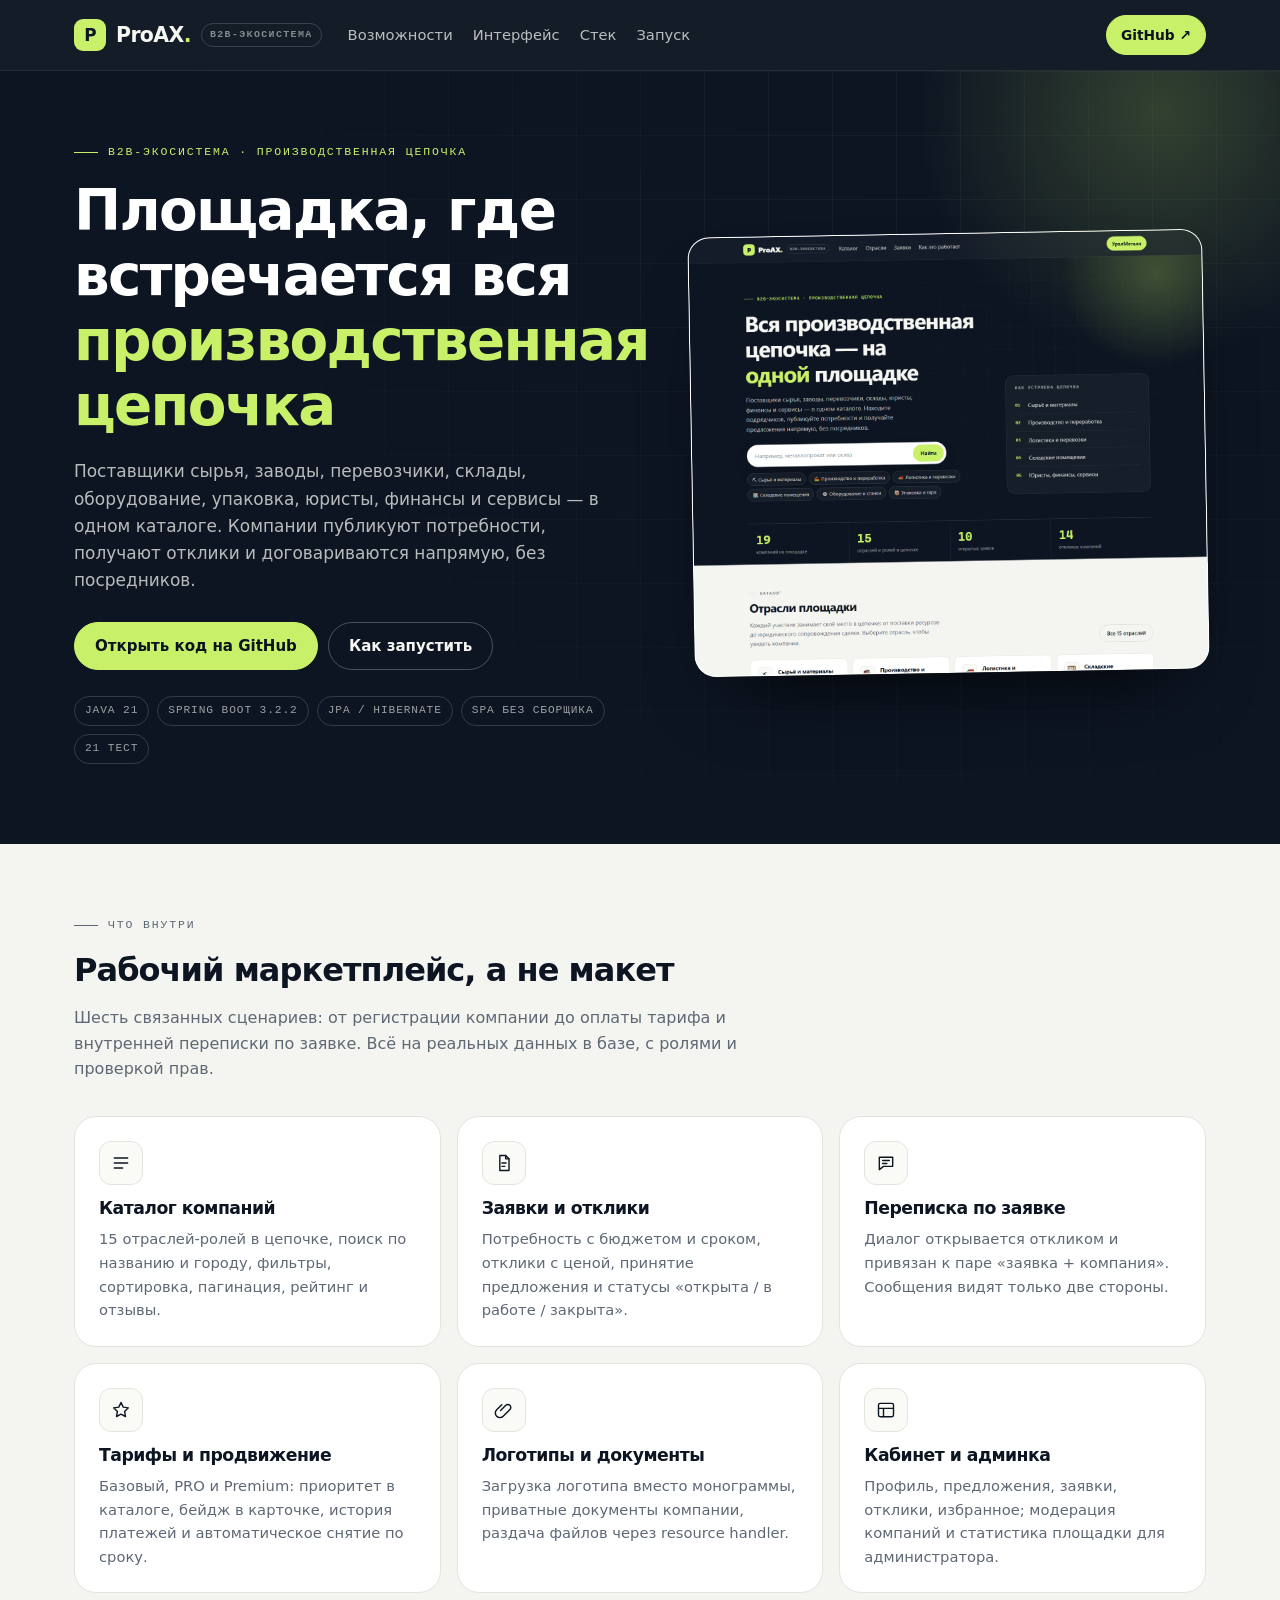
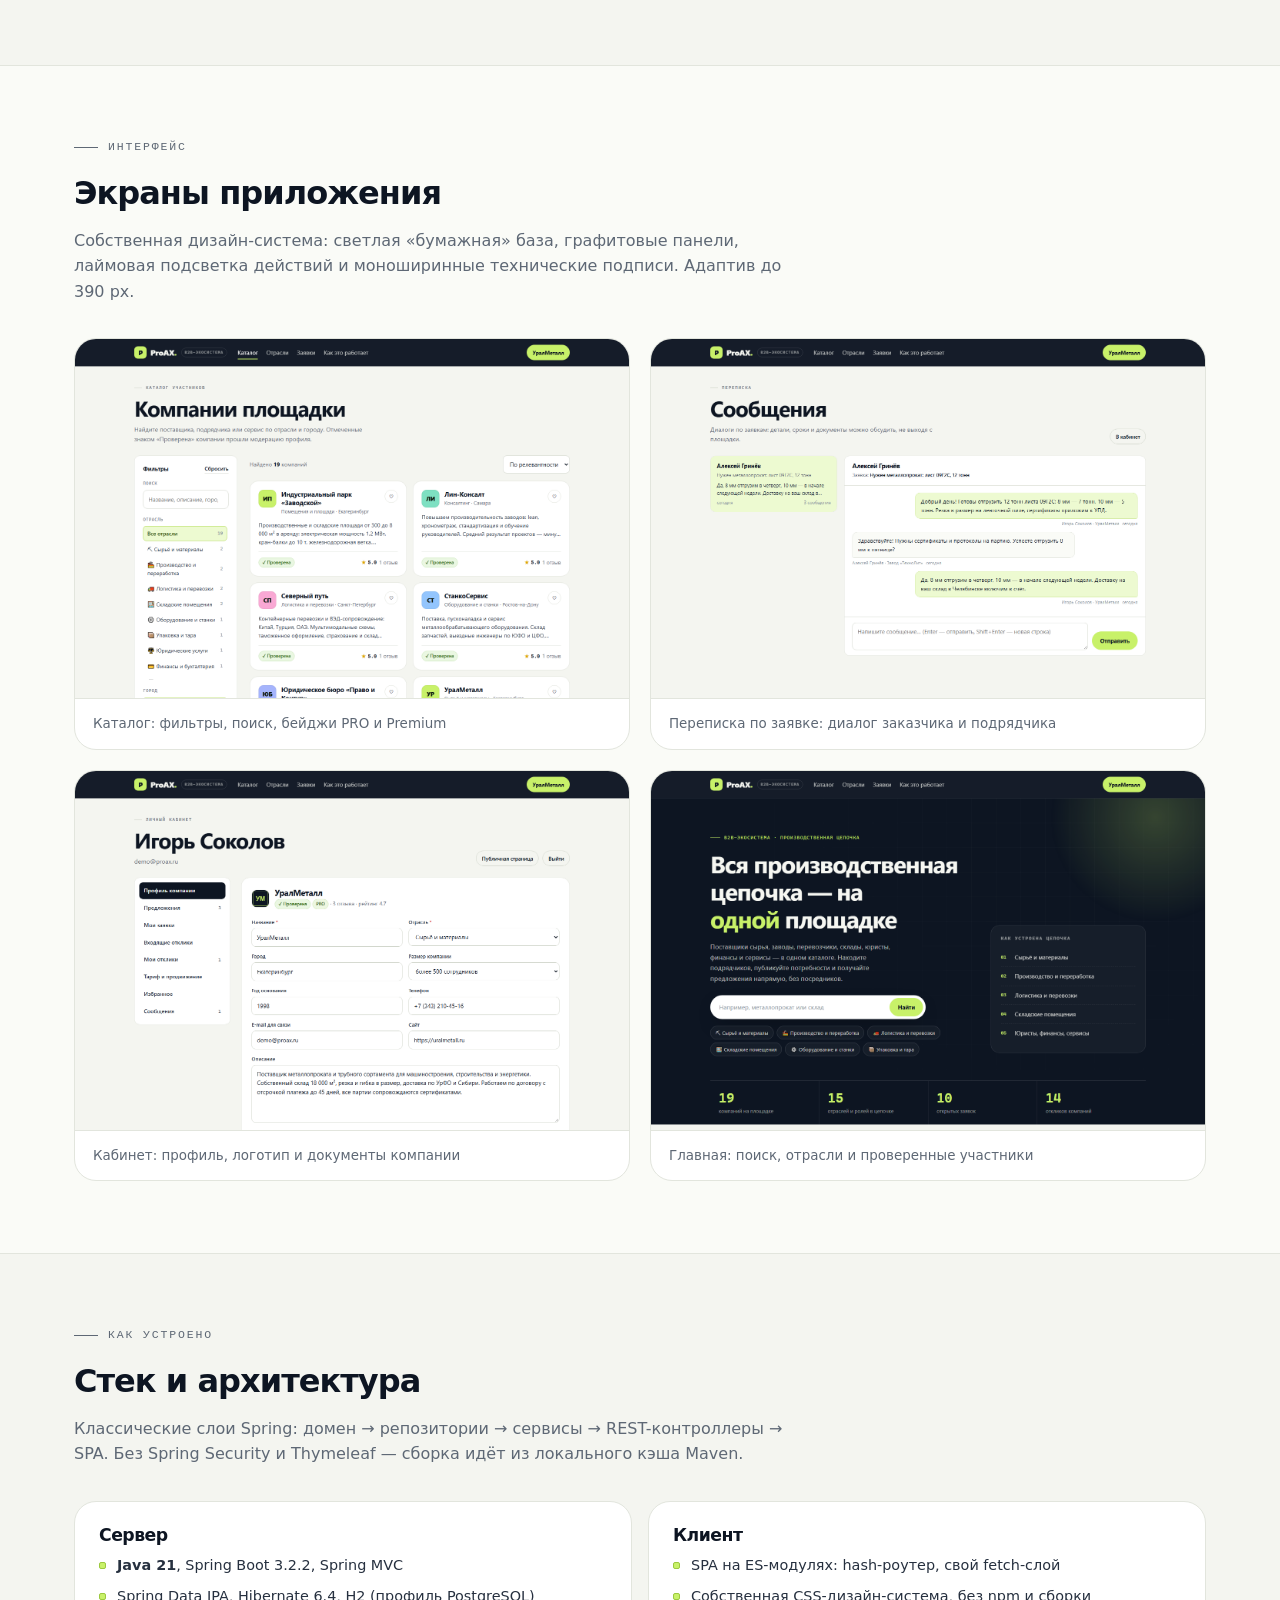
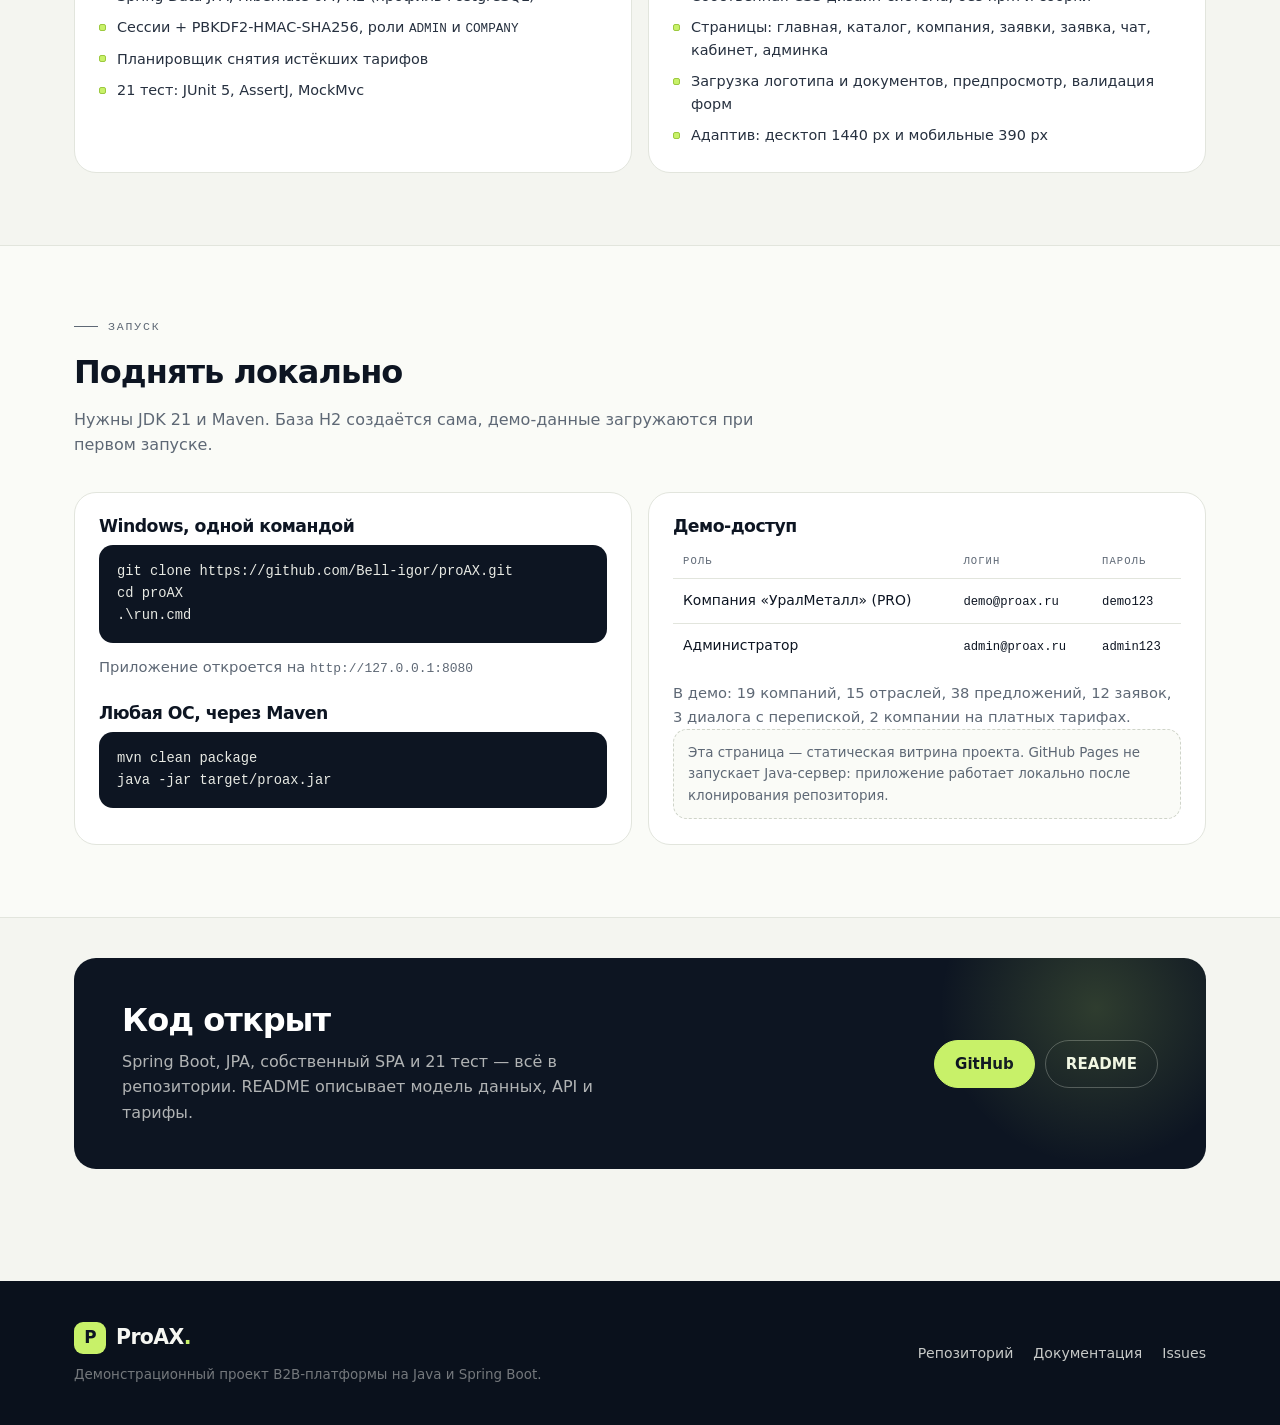
==== docs/index.html @ e3b2709f "docs: витрина проекта для GitHub Pages Статическая страница в docs/: описание, шесть сценариев, скри" ====
<!doctype html>
<html lang="ru">
<head>
    <meta charset="utf-8">
    <meta name="viewport" content="width=device-width, initial-scale=1">
    <title>ProAX — B2B-экосистема на Java и Spring</title>
    <meta name="description" content="ProAX — площадка, где встречается вся производственная цепочка: поставщики сырья, производство, логистика, склады, юристы, финансы и сервисы. Spring Boot, каталог, заявки, переписка, тарифы.">
    <link rel="icon" href="data:image/svg+xml,<svg xmlns='http://www.w3.org/2000/svg' viewBox='0 0 32 32'><rect width='32' height='32' rx='8' fill='%230D1522'/><path d='M9 24V8h7a5 5 0 0 1 0 10h-3v6z' fill='%23C8F169'/></svg>">
    <link rel="stylesheet" href="site.css">
</head>
<body>
<header class="site-header">
    <div class="container site-header__inner">
        <a class="brand" href="#top">
            <span class="brand__mark">P</span>
            <span class="brand__text">ProAX<span class="brand__dot">.</span></span>
            <span class="brand__tag">b2b-экосистема</span>
        </a>
        <nav class="nav">
            <a href="#features">Возможности</a>
            <a href="#screens">Интерфейс</a>
            <a href="#stack">Стек</a>
            <a href="#run">Запуск</a>
        </nav>
        <a class="btn btn--primary btn--sm" href="https://github.com/Bell-igor/proAX">GitHub ↗</a>
    </div>
</header>

<main id="top">
    <section class="hero">
        <div class="container hero__inner">
            <div>
                <div class="eyebrow">B2B-экосистема · производственная цепочка</div>
                <h1>Площадка, где встречается вся <em>производственная цепочка</em></h1>
                <p class="hero__lead">Поставщики сырья, заводы, перевозчики, склады, оборудование, упаковка, юристы,
                    финансы и сервисы — в одном каталоге. Компании публикуют потребности, получают отклики
                    и договариваются напрямую, без посредников.</p>
                <div class="hero__actions">
                    <a class="btn btn--primary" href="https://github.com/Bell-igor/proAX">Открыть код на GitHub</a>
                    <a class="btn btn--ghost" href="#run">Как запустить</a>
                </div>
                <ul class="hero__meta">
                    <li>Java 21</li>
                    <li>Spring Boot 3.2.2</li>
                    <li>JPA / Hibernate</li>
                    <li>SPA без сборщика</li>
                    <li>21 тест</li>
                </ul>
            </div>
            <figure class="hero__shot">
                <img src="preview-home.png" alt="Главная страница ProAX: поиск по каталогу и отрасли площадки">
            </figure>
        </div>
    </section>

    <section class="section" id="features">
        <div class="container">
            <div class="section-head">
                <div class="eyebrow">Что внутри</div>
                <h2>Рабочий маркетплейс, а не макет</h2>
                <p>Шесть связанных сценариев: от регистрации компании до оплаты тарифа и внутренней переписки
                    по заявке. Всё на реальных данных в базе, с ролями и проверкой прав.</p>
            </div>
            <div class="grid grid--3">
                <article class="card">
                    <div class="card__icon"><svg viewBox="0 0 24 24" width="20" height="20" fill="none" stroke="currentColor" stroke-width="1.7" stroke-linecap="round" stroke-linejoin="round" aria-hidden="true"><path d="M4 6h16M4 12h16M4 18h10"/></svg></div>
                    <h3>Каталог компаний</h3>
                    <p>15 отраслей-ролей в цепочке, поиск по названию и городу, фильтры, сортировка,
                        пагинация, рейтинг и отзывы.</p>
                </article>
                <article class="card">
                    <div class="card__icon"><svg viewBox="0 0 24 24" width="20" height="20" fill="none" stroke="currentColor" stroke-width="1.7" stroke-linecap="round" stroke-linejoin="round" aria-hidden="true"><path d="M7 3h7l4 4v14H7z"/><path d="M14 3v4h4"/><path d="M9.5 12h5M9.5 16h3.5"/></svg></div>
                    <h3>Заявки и отклики</h3>
                    <p>Потребность с бюджетом и сроком, отклики с ценой, принятие предложения и статусы
                        «открыта / в работе / закрыта».</p>
                </article>
                <article class="card">
                    <div class="card__icon"><svg viewBox="0 0 24 24" width="20" height="20" fill="none" stroke="currentColor" stroke-width="1.7" stroke-linecap="round" stroke-linejoin="round" aria-hidden="true"><path d="M4 5h16v11H9l-5 4z"/><path d="M8 9h8M8 12.5h5"/></svg></div>
                    <h3>Переписка по заявке</h3>
                    <p>Диалог открывается откликом и привязан к паре «заявка + компания». Сообщения видят
                        только две стороны.</p>
                </article>
                <article class="card">
                    <div class="card__icon"><svg viewBox="0 0 24 24" width="20" height="20" fill="none" stroke="currentColor" stroke-width="1.7" stroke-linecap="round" stroke-linejoin="round" aria-hidden="true"><path d="M12 3l2.7 5.6 6.1.8-4.5 4.3 1.1 6.1L12 17l-5.4 2.8 1.1-6.1L3.2 9.4l6.1-.8z"/></svg></div>
                    <h3>Тарифы и продвижение</h3>
                    <p>Базовый, PRO и Premium: приоритет в каталоге, бейдж в карточке, история платежей
                        и автоматическое снятие по сроку.</p>
                </article>
                <article class="card">
                    <div class="card__icon"><svg viewBox="0 0 24 24" width="20" height="20" fill="none" stroke="currentColor" stroke-width="1.7" stroke-linecap="round" stroke-linejoin="round" aria-hidden="true"><path d="M8 12.5l6.1-6.1a3.5 3.5 0 1 1 5 5L11 19.5a5.5 5.5 0 0 1-7.8-7.8l6.1-6.1"/></svg></div>
                    <h3>Логотипы и документы</h3>
                    <p>Загрузка логотипа вместо монограммы, приватные документы компании, раздача файлов
                        через resource handler.</p>
                </article>
                <article class="card">
                    <div class="card__icon"><svg viewBox="0 0 24 24" width="20" height="20" fill="none" stroke="currentColor" stroke-width="1.7" stroke-linecap="round" stroke-linejoin="round" aria-hidden="true"><rect x="3" y="4" width="18" height="16" rx="2"/><path d="M3 10h18M9 10v10"/></svg></div>
                    <h3>Кабинет и админка</h3>
                    <p>Профиль, предложения, заявки, отклики, избранное; модерация компаний и статистика
                        площадки для администратора.</p>
                </article>
            </div>
        </div>
    </section>

    <section class="section section--surface" id="screens">
        <div class="container">
            <div class="section-head">
                <div class="eyebrow">Интерфейс</div>
                <h2>Экраны приложения</h2>
                <p>Собственная дизайн-система: светлая «бумажная» база, графитовые панели, лаймовая
                    подсветка действий и моноширинные технические подписи. Адаптив до 390 px.</p>
            </div>
            <div class="shots">
                <figure class="shot">
                    <img src="preview-catalog.png" alt="Каталог компаний с фильтрами и бейджами тарифов" loading="lazy">
                    <figcaption>Каталог: фильтры, поиск, бейджи PRO и Premium</figcaption>
                </figure>
                <figure class="shot">
                    <img src="preview-chat.png" alt="Переписка по заявке между заводом и поставщиком" loading="lazy">
                    <figcaption>Переписка по заявке: диалог заказчика и подрядчика</figcaption>
                </figure>
                <figure class="shot">
                    <img src="preview-cabinet.png" alt="Личный кабинет компании: профиль, логотип, документы" loading="lazy">
                    <figcaption>Кабинет: профиль, логотип и документы компании</figcaption>
                </figure>
                <figure class="shot">
                    <img src="preview-home.png" alt="Главная страница: поиск, отрасли, проверенные компании" loading="lazy">
                    <figcaption>Главная: поиск, отрасли и проверенные участники</figcaption>
                </figure>
            </div>
        </div>
    </section>

    <section class="section" id="stack">
        <div class="container">
            <div class="section-head">
                <div class="eyebrow">Как устроено</div>
                <h2>Стек и архитектура</h2>
                <p>Классические слои Spring: домен → репозитории → сервисы → REST-контроллеры → SPA.
                    Без Spring Security и Thymeleaf — сборка идёт из локального кэша Maven.</p>
            </div>
            <div class="grid grid--2">
                <div class="card">
                    <h3>Сервер</h3>
                    <ul class="list">
                        <li><b>Java 21</b>, Spring Boot 3.2.2, Spring MVC</li>
                        <li>Spring Data JPA, Hibernate 6.4, H2 (профиль PostgreSQL)</li>
                        <li>Сессии + PBKDF2-HMAC-SHA256, роли <code>ADMIN</code> и <code>COMPANY</code></li>
                        <li>Планировщик снятия истёкших тарифов</li>
                        <li>21 тест: JUnit 5, AssertJ, MockMvc</li>
                    </ul>
                </div>
                <div class="card">
                    <h3>Клиент</h3>
                    <ul class="list">
                        <li>SPA на ES-модулях: hash-роутер, свой fetch-слой</li>
                        <li>Собственная CSS-дизайн-система, без npm и сборки</li>
                        <li>Страницы: главная, каталог, компания, заявки, заявка, чат, кабинет, админка</li>
                        <li>Загрузка логотипа и документов, предпросмотр, валидация форм</li>
                        <li>Адаптив: десктоп 1440 px и мобильные 390 px</li>
                    </ul>
                </div>
            </div>
        </div>
    </section>

    <section class="section section--surface" id="run">
        <div class="container">
            <div class="section-head">
                <div class="eyebrow">Запуск</div>
                <h2>Поднять локально</h2>
                <p>Нужны JDK 21 и Maven. База H2 создаётся сама, демо-данные загружаются при первом запуске.</p>
            </div>
            <div class="grid grid--2">
                <div class="card">
                    <h3>Windows, одной командой</h3>
                    <pre><code>git clone https://github.com/Bell-igor/proAX.git
cd proAX
.\run.cmd</code></pre>
                    <p class="muted">Приложение откроется на <code>http://127.0.0.1:8080</code></p>
                    <h3 class="mt">Любая ОС, через Maven</h3>
                    <pre><code>mvn clean package
java -jar target/proax.jar</code></pre>
                </div>
                <div class="card">
                    <h3>Демо-доступ</h3>
                    <table class="table">
                        <thead>
                        <tr><th>Роль</th><th>Логин</th><th>Пароль</th></tr>
                        </thead>
                        <tbody>
                        <tr><td>Компания «УралМеталл» (PRO)</td><td><code>demo@proax.ru</code></td><td><code>demo123</code></td></tr>
                        <tr><td>Администратор</td><td><code>admin@proax.ru</code></td><td><code>admin123</code></td></tr>
                        </tbody>
                    </table>
                    <p class="muted">В демо: 19 компаний, 15 отраслей, 38 предложений, 12 заявок,
                        3 диалога с перепиской, 2 компании на платных тарифах.</p>
                    <div class="note">
                        Эта страница — статическая витрина проекта. GitHub Pages не запускает Java-сервер:
                        приложение работает локально после клонирования репозитория.
                    </div>
                </div>
            </div>
        </div>
    </section>

    <section class="section section--tight">
        <div class="container">
            <div class="cta">
                <div>
                    <h2>Код открыт</h2>
                    <p>Spring Boot, JPA, собственный SPA и 21 тест — всё в репозитории. README описывает
                        модель данных, API и тарифы.</p>
                </div>
                <div class="cta__actions">
                    <a class="btn btn--primary" href="https://github.com/Bell-igor/proAX">GitHub</a>
                    <a class="btn btn--ghost" href="https://github.com/Bell-igor/proAX/blob/main/README.md">README</a>
                </div>
            </div>
        </div>
    </section>
</main>

<footer class="site-footer">
    <div class="container site-footer__inner">
        <div>
            <div class="brand brand--footer">
                <span class="brand__mark">P</span>
                <span class="brand__text">ProAX<span class="brand__dot">.</span></span>
            </div>
            <p class="muted">Демонстрационный проект B2B-платформы на Java и Spring Boot.</p>
        </div>
        <div class="site-footer__links">
            <a href="https://github.com/Bell-igor/proAX">Репозиторий</a>
            <a href="https://github.com/Bell-igor/proAX/blob/main/README.md">Документация</a>
            <a href="https://github.com/Bell-igor/proAX/issues">Issues</a>
        </div>
    </div>
</footer>
</body>
</html>
---- docs/site.css ----
/* ProAX — страница проекта (GitHub Pages) */

:root {
    --paper: #F4F5F0;
    --surface: #FFFFFF;
    --surface-2: #FAFBF7;
    --ink: #0D1522;
    --ink-2: #26303F;
    --muted: #5E6875;
    --line: #E2E5DD;
    --line-strong: #CFD4C9;
    --lime: #C8F169;
    --lime-soft: #EDFAD1;
    --radius: 14px;
    --radius-lg: 22px;
    --shadow: 0 10px 30px -12px rgba(13, 21, 34, .18);
    --shadow-lg: 0 30px 60px -30px rgba(13, 21, 34, .35);
    --mono: ui-monospace, "Cascadia Mono", "SF Mono", Consolas, monospace;
    --sans: "Segoe UI", system-ui, -apple-system, "Helvetica Neue", Arial, sans-serif;
}

* , *::before, *::after { box-sizing: border-box; }

html { scroll-behavior: smooth; }

body {
    margin: 0;
    background: var(--paper);
    color: var(--ink);
    font-family: var(--sans);
    font-size: 16px;
    line-height: 1.6;
    -webkit-font-smoothing: antialiased;
}

h1, h2, h3 {
    margin: 0 0 .5em;
    line-height: 1.15;
    letter-spacing: -.03em;
}

h1 { font-size: clamp(2.1rem, 4.4vw, 3.6rem); }
h2 { font-size: clamp(1.5rem, 2.6vw, 2rem); }
h3 { font-size: 1.08rem; }
p { margin: 0 0 1em; }
a { color: inherit; text-decoration: none; }
ul { margin: 0; padding: 0; list-style: none; }
code { font-family: var(--mono); font-size: .88em; }
img { max-width: 100%; display: block; }

.container {
    width: 100%;
    max-width: 1180px;
    margin: 0 auto;
    padding: 0 24px;
}

.muted { color: var(--muted); }
.mt { margin-top: 24px; }

/* ------------------------------------------------------------------ шапка */

.site-header {
    position: sticky;
    top: 0;
    z-index: 50;
    background: rgba(13, 21, 34, .97);
    backdrop-filter: blur(10px);
    border-bottom: 1px solid rgba(255, 255, 255, .08);
}

.site-header__inner {
    height: 70px;
    display: flex;
    align-items: center;
    gap: 26px;
}

.brand {
    display: inline-flex;
    align-items: center;
    gap: 10px;
    color: #F6F7F2;
    font-weight: 800;
    font-size: 1.28rem;
    letter-spacing: -.03em;
}

.brand__mark {
    display: grid;
    place-items: center;
    width: 32px;
    height: 32px;
    border-radius: 9px;
    background: var(--lime);
    color: var(--ink);
    font-size: 1.05rem;
    font-weight: 900;
}

.brand__dot { color: var(--lime); }

.brand__tag {
    font-family: var(--mono);
    font-size: .62rem;
    text-transform: uppercase;
    letter-spacing: .14em;
    color: rgba(246, 247, 242, .5);
    border: 1px solid rgba(255, 255, 255, .16);
    border-radius: 999px;
    padding: 3px 8px;
    white-space: nowrap;
}

.nav {
    display: flex;
    gap: 20px;
    flex: 1;
}

.nav a {
    font-size: .92rem;
    color: rgba(246, 247, 242, .74);
    transition: color .18s ease;
}

.nav a:hover { color: #fff; }

/* ------------------------------------------------------------------ кнопки */

.btn {
    display: inline-flex;
    align-items: center;
    justify-content: center;
    gap: 8px;
    padding: 11px 20px;
    border-radius: 999px;
    border: 1px solid var(--line-strong);
    background: var(--surface);
    color: var(--ink);
    font-weight: 600;
    font-size: .94rem;
    cursor: pointer;
    transition: transform .15s ease, box-shadow .18s ease, background .18s ease;
    white-space: nowrap;
}

.btn:hover { transform: translateY(-1px); box-shadow: var(--shadow); }

.btn--primary {
    background: var(--lime);
    border-color: var(--lime);
    color: #0B1220;
    font-weight: 700;
}

.btn--ghost {
    background: transparent;
    border-color: rgba(255, 255, 255, .25);
    color: #F6F7F2;
}

.btn--sm { padding: 8px 14px; font-size: .86rem; }

/* -------------------------------------------------------------------- hero */

.hero {
    background: var(--ink);
    color: #F6F7F2;
    position: relative;
    overflow: hidden;
    padding: 72px 0 80px;
}

.hero::before {
    content: "";
    position: absolute;
    inset: 0;
    background-image:
        linear-gradient(rgba(255, 255, 255, .045) 1px, transparent 1px),
        linear-gradient(90deg, rgba(255, 255, 255, .045) 1px, transparent 1px);
    background-size: 64px 64px;
    mask-image: radial-gradient(circle at 70% 20%, #000, transparent 75%);
    pointer-events: none;
}

.hero::after {
    content: "";
    position: absolute;
    width: 560px;
    height: 560px;
    right: -160px;
    top: -240px;
    border-radius: 50%;
    background: radial-gradient(circle, rgba(200, 241, 105, .2), transparent 62%);
    pointer-events: none;
}

.hero__inner {
    position: relative;
    display: grid;
    grid-template-columns: minmax(0, 1.05fr) minmax(0, .95fr);
    gap: 48px;
    align-items: center;
}

.hero h1 { color: #fff; margin-bottom: 20px; }
.hero h1 em { font-style: normal; color: var(--lime); }

.eyebrow {
    display: flex;
    align-items: center;
    gap: 10px;
    font-family: var(--mono);
    font-size: .72rem;
    text-transform: uppercase;
    letter-spacing: .16em;
    color: var(--lime);
    margin-bottom: 18px;
}

.eyebrow::before { content: ""; width: 24px; height: 1px; background: currentColor; }

.hero__lead {
    color: rgba(246, 247, 242, .74);
    font-size: 1.06rem;
    max-width: 52ch;
    margin-bottom: 28px;
}

.hero__actions { display: flex; gap: 10px; flex-wrap: wrap; }

.hero__meta {
    display: flex;
    flex-wrap: wrap;
    gap: 8px;
    margin-top: 26px;
}

.hero__meta li {
    font-family: var(--mono);
    font-size: .7rem;
    text-transform: uppercase;
    letter-spacing: .08em;
    color: rgba(246, 247, 242, .62);
    border: 1px solid rgba(255, 255, 255, .16);
    border-radius: 999px;
    padding: 5px 10px;
}

.hero__shot {
    margin: 0;
    border-radius: var(--radius-lg);
    overflow: hidden;
    border: 1px solid rgba(255, 255, 255, .16);
    box-shadow: 0 40px 80px -40px rgba(0, 0, 0, .9);
    background: #fff;
    transform: rotate(-1deg);
}

.hero__shot img { width: 100%; }

/* ----------------------------------------------------------------- секции */

.section { padding: 72px 0; }
.section--tight { padding: 40px 0 72px; }
.section--surface {
    background: var(--surface-2);
    border-top: 1px solid var(--line);
    border-bottom: 1px solid var(--line);
}

.section-head { max-width: 70ch; margin-bottom: 34px; }
.section-head .eyebrow { color: var(--muted); }
.section-head p { color: var(--muted); margin: 0; }

.grid { display: grid; gap: 16px; }
.grid--3 { grid-template-columns: repeat(auto-fit, minmax(280px, 1fr)); }
.grid--2 { grid-template-columns: repeat(auto-fit, minmax(320px, 1fr)); }

.card {
    background: var(--surface);
    border: 1px solid var(--line);
    border-radius: var(--radius-lg);
    padding: 24px;
    transition: transform .18s ease, box-shadow .18s ease, border-color .18s ease;
}

.card:hover {
    transform: translateY(-3px);
    box-shadow: var(--shadow);
    border-color: var(--line-strong);
}

.card__icon {
    width: 44px;
    height: 44px;
    display: grid;
    place-items: center;
    border-radius: 12px;
    background: var(--surface-2);
    border: 1px solid var(--line);
    color: var(--ink);
    margin-bottom: 14px;
}

.card__icon svg { display: block; }

.card p { margin: 0; color: var(--muted); font-size: .92rem; }

.list { display: flex; flex-direction: column; gap: 8px; }

.list li {
    font-size: .9rem;
    color: var(--ink-2);
    padding-left: 18px;
    position: relative;
}

.list li::before {
    content: "";
    position: absolute;
    left: 0;
    top: .55em;
    width: 7px;
    height: 7px;
    border-radius: 2px;
    background: var(--lime);
    border: 1px solid #9CC93F;
}

pre {
    background: var(--ink);
    color: #E8EAE4;
    border-radius: var(--radius);
    padding: 16px 18px;
    overflow-x: auto;
    font-size: .84rem;
    line-height: 1.55;
    margin: 0 0 12px;
}

pre code { color: inherit; font-size: .86rem; }

.card .btn { margin-top: 6px; }

.table {
    width: 100%;
    border-collapse: collapse;
    font-size: .87rem;
    margin-bottom: 14px;
}

.table th {
    text-align: left;
    font-family: var(--mono);
    font-size: .66rem;
    text-transform: uppercase;
    letter-spacing: .1em;
    color: var(--muted);
    font-weight: 500;
    padding: 8px 10px;
    border-bottom: 1px solid var(--line);
}

.table td {
    padding: 10px;
    border-bottom: 1px solid var(--line);
    vertical-align: top;
}

.table tr:last-child td { border-bottom: 0; }

.note {
    background: var(--surface-2);
    border: 1px dashed var(--line-strong);
    border-radius: var(--radius);
    padding: 12px 14px;
    font-size: .84rem;
    color: var(--muted);
}

/* ------------------------------------------------------------ скриншоты */

.shots {
    display: grid;
    grid-template-columns: repeat(auto-fit, minmax(420px, 1fr));
    gap: 20px;
}

.shot {
    margin: 0;
    background: var(--surface);
    border: 1px solid var(--line);
    border-radius: var(--radius-lg);
    overflow: hidden;
    transition: transform .18s ease, box-shadow .18s ease;
}

.shot:hover { transform: translateY(-4px); box-shadow: var(--shadow-lg); }

.shot img {
    width: 100%;
    height: 360px;
    object-fit: cover;
    object-position: top;
    border-bottom: 1px solid var(--line);
}

.shot figcaption {
    padding: 14px 18px;
    font-size: .84rem;
    color: var(--muted);
}

/* -------------------------------------------------------------------- cta */

.cta {
    background: var(--ink);
    color: #F6F7F2;
    border-radius: var(--radius-lg);
    padding: 44px 48px;
    display: grid;
    grid-template-columns: minmax(0, 1.4fr) auto;
    gap: 28px;
    align-items: center;
    position: relative;
    overflow: hidden;
}

.cta::after {
    content: "";
    position: absolute;
    right: -60px;
    top: -120px;
    width: 340px;
    height: 340px;
    border-radius: 50%;
    background: radial-gradient(circle, rgba(200, 241, 105, .18), transparent 65%);
}

.cta h2 { color: #fff; margin-bottom: 10px; position: relative; }
.cta p { color: rgba(246, 247, 242, .7); margin: 0; max-width: 52ch; position: relative; }
.cta__actions { display: flex; gap: 10px; flex-wrap: wrap; position: relative; }
.cta .btn--ghost { color: #F6F7F2; }

/* ----------------------------------------------------------------- подвал */

.site-footer {
    background: #0A111C;
    color: rgba(246, 247, 242, .78);
    padding: 40px 0;
    margin-top: 40px;
}

.site-footer__inner {
    display: flex;
    justify-content: space-between;
    gap: 24px;
    flex-wrap: wrap;
    align-items: center;
}

.brand--footer { color: #F6F7F2; }
.brand--footer .brand__mark { background: var(--lime); color: var(--ink); }
.site-footer p { margin: 10px 0 0; font-size: .84rem; }
.site-footer .muted { color: rgba(246, 247, 242, .45); }

.site-footer__links { display: flex; gap: 20px; flex-wrap: wrap; font-size: .88rem; }
.site-footer__links a { color: rgba(246, 247, 242, .8); }
.site-footer__links a:hover { color: var(--lime); }

/* ---------------------------------------------------------------- адаптив */

@media (max-width: 900px) {
    .hero__inner { grid-template-columns: 1fr; gap: 36px; }
    .hero__shot { transform: none; }
    .nav { display: none; }
    .cta { grid-template-columns: 1fr; padding: 32px; }
    .shots { grid-template-columns: 1fr; }
    .shot img { height: 300px; }
}

@media (max-width: 600px) {
    .section { padding: 52px 0; }
    .brand__tag { display: none; }
    .site-header__inner { gap: 12px; }
    .site-header .btn { margin-left: auto; }
    .shot img { height: 240px; }
    .table { font-size: .8rem; }
}

@media (prefers-reduced-motion: reduce) {
    * { transition-duration: .001ms !important; animation-duration: .001ms !important; }
}
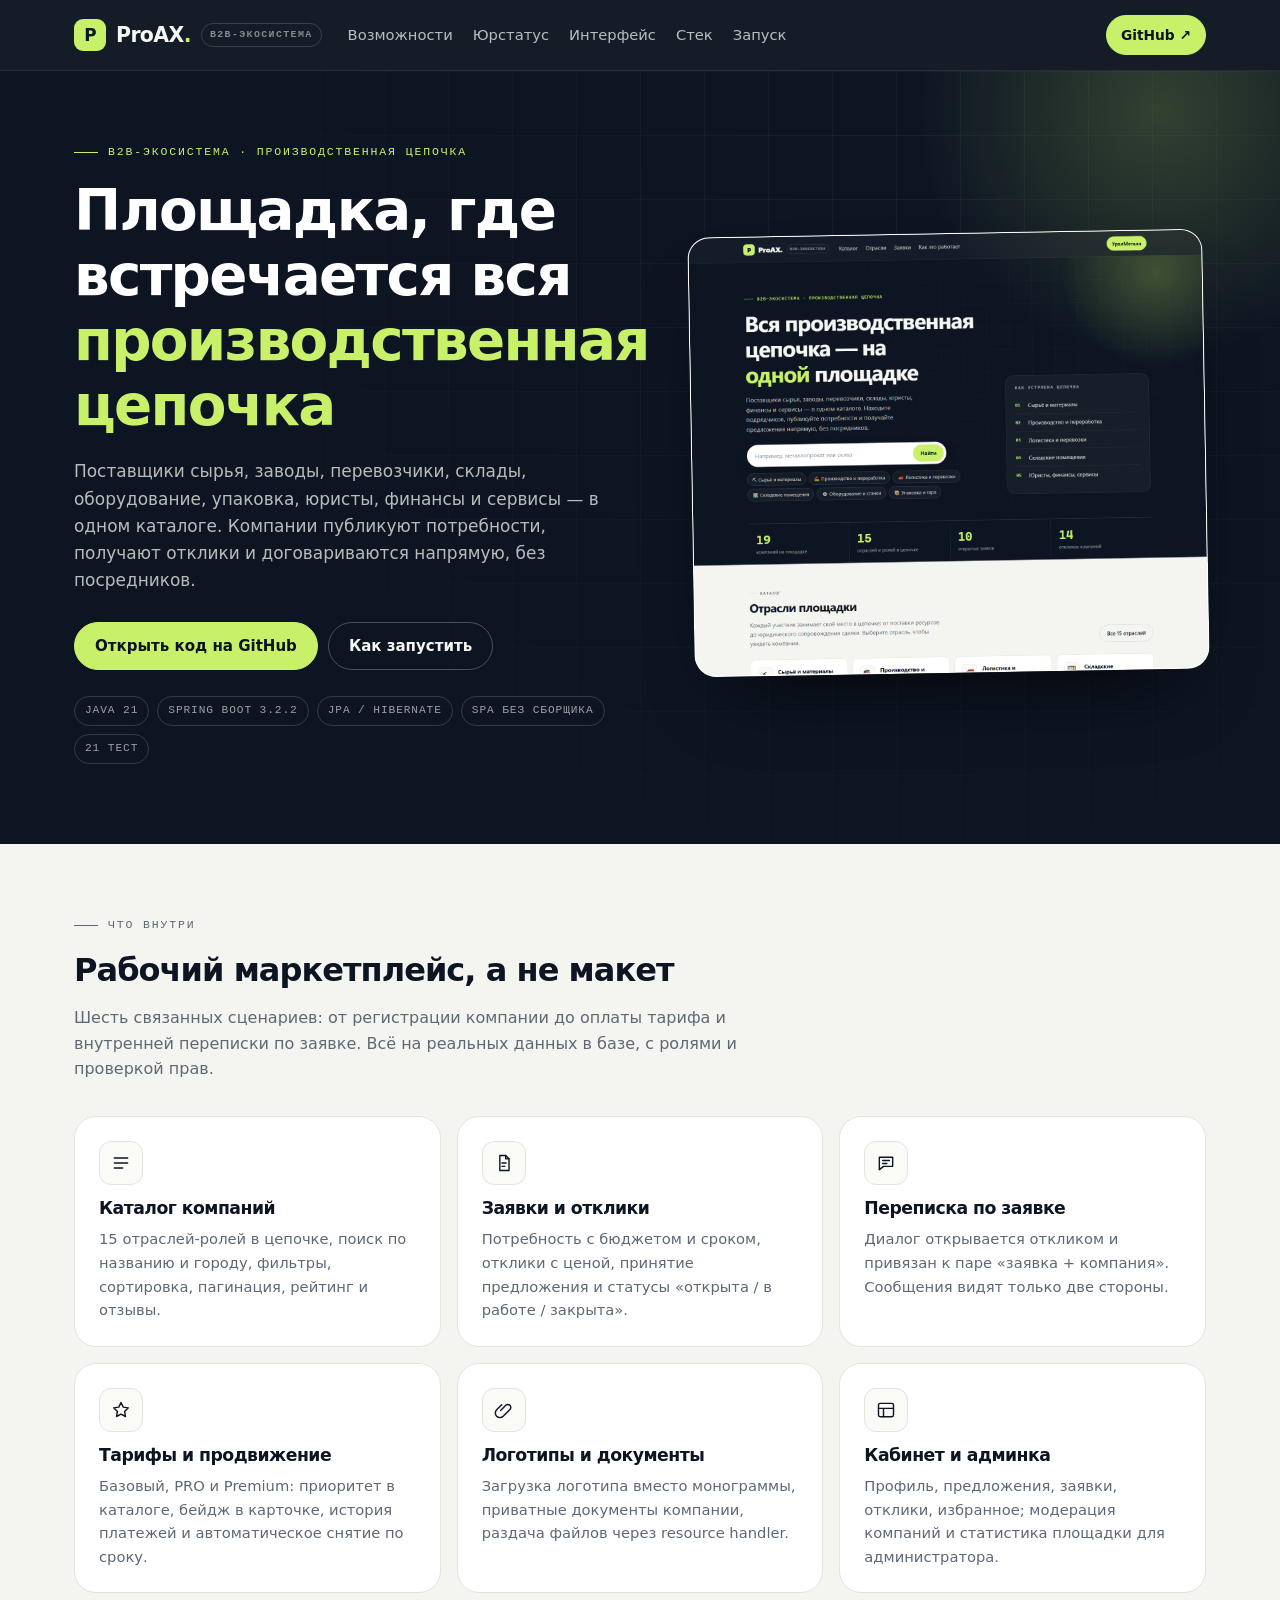
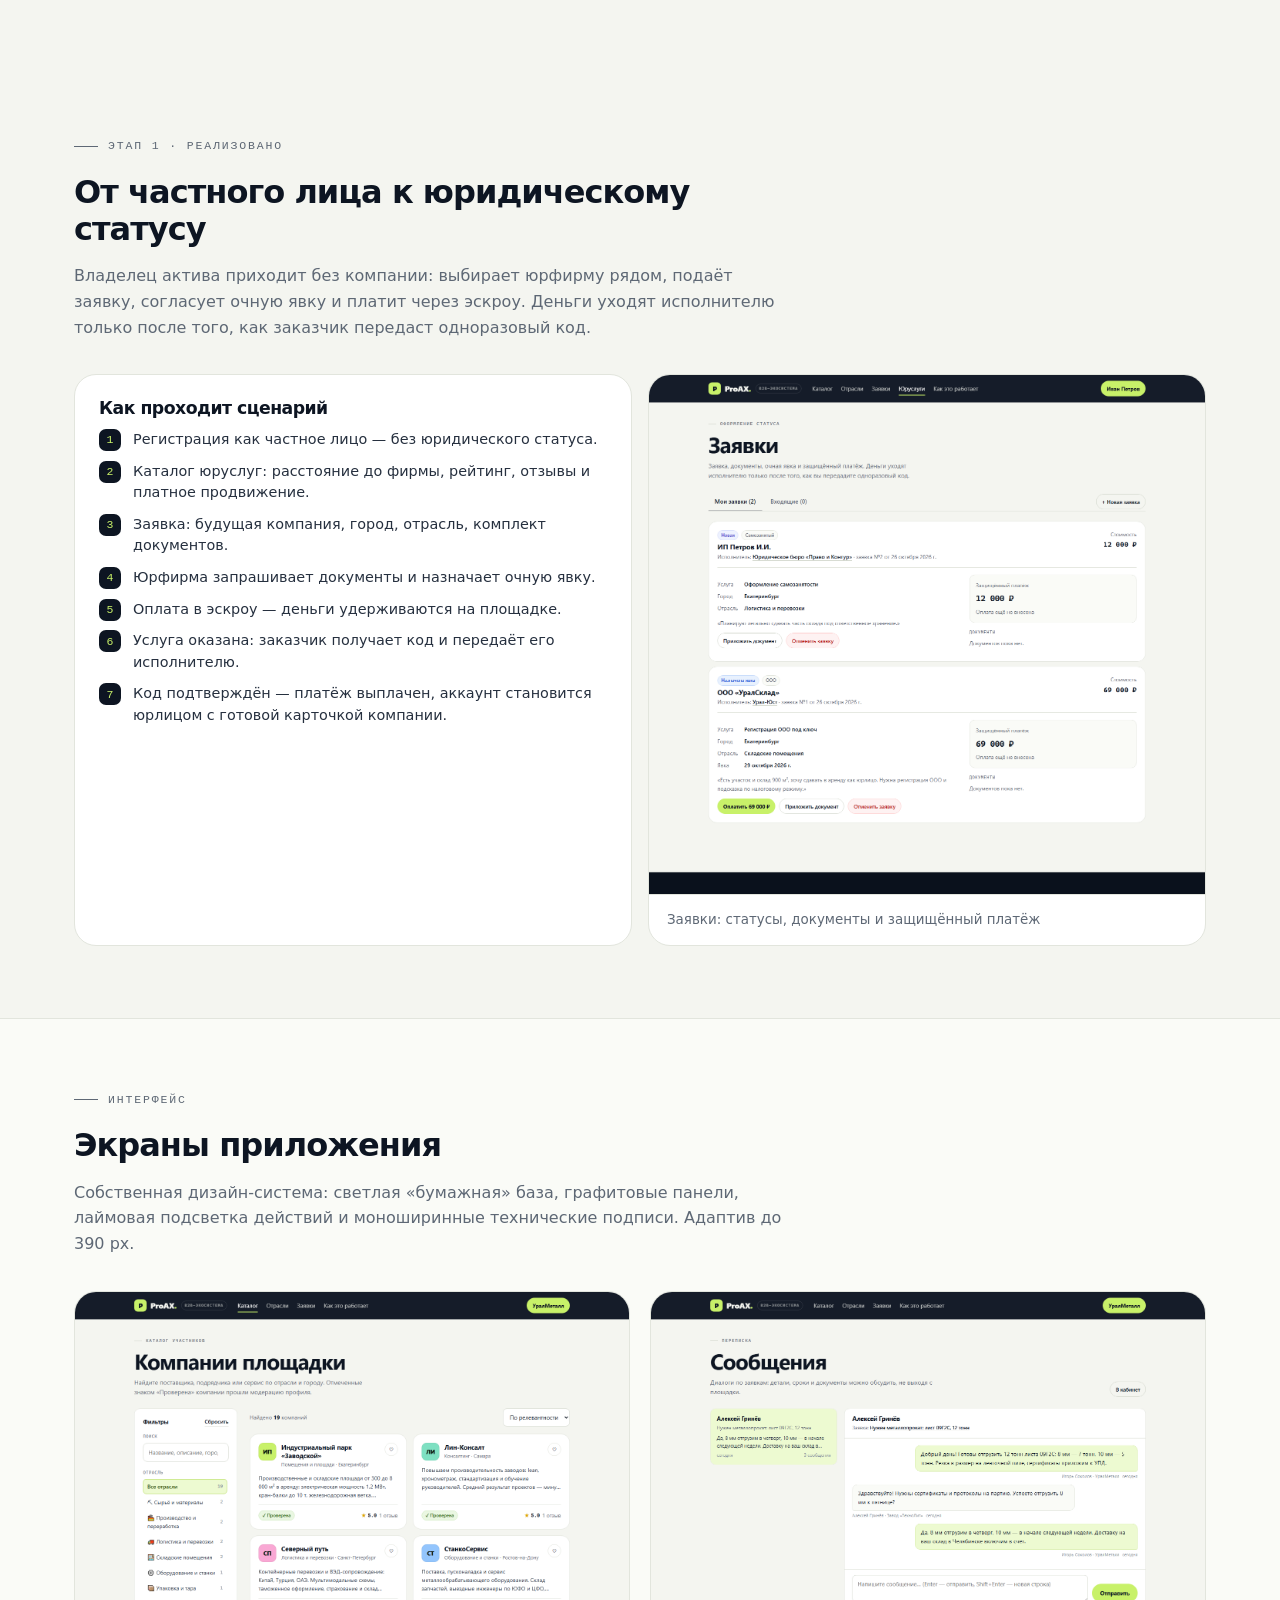
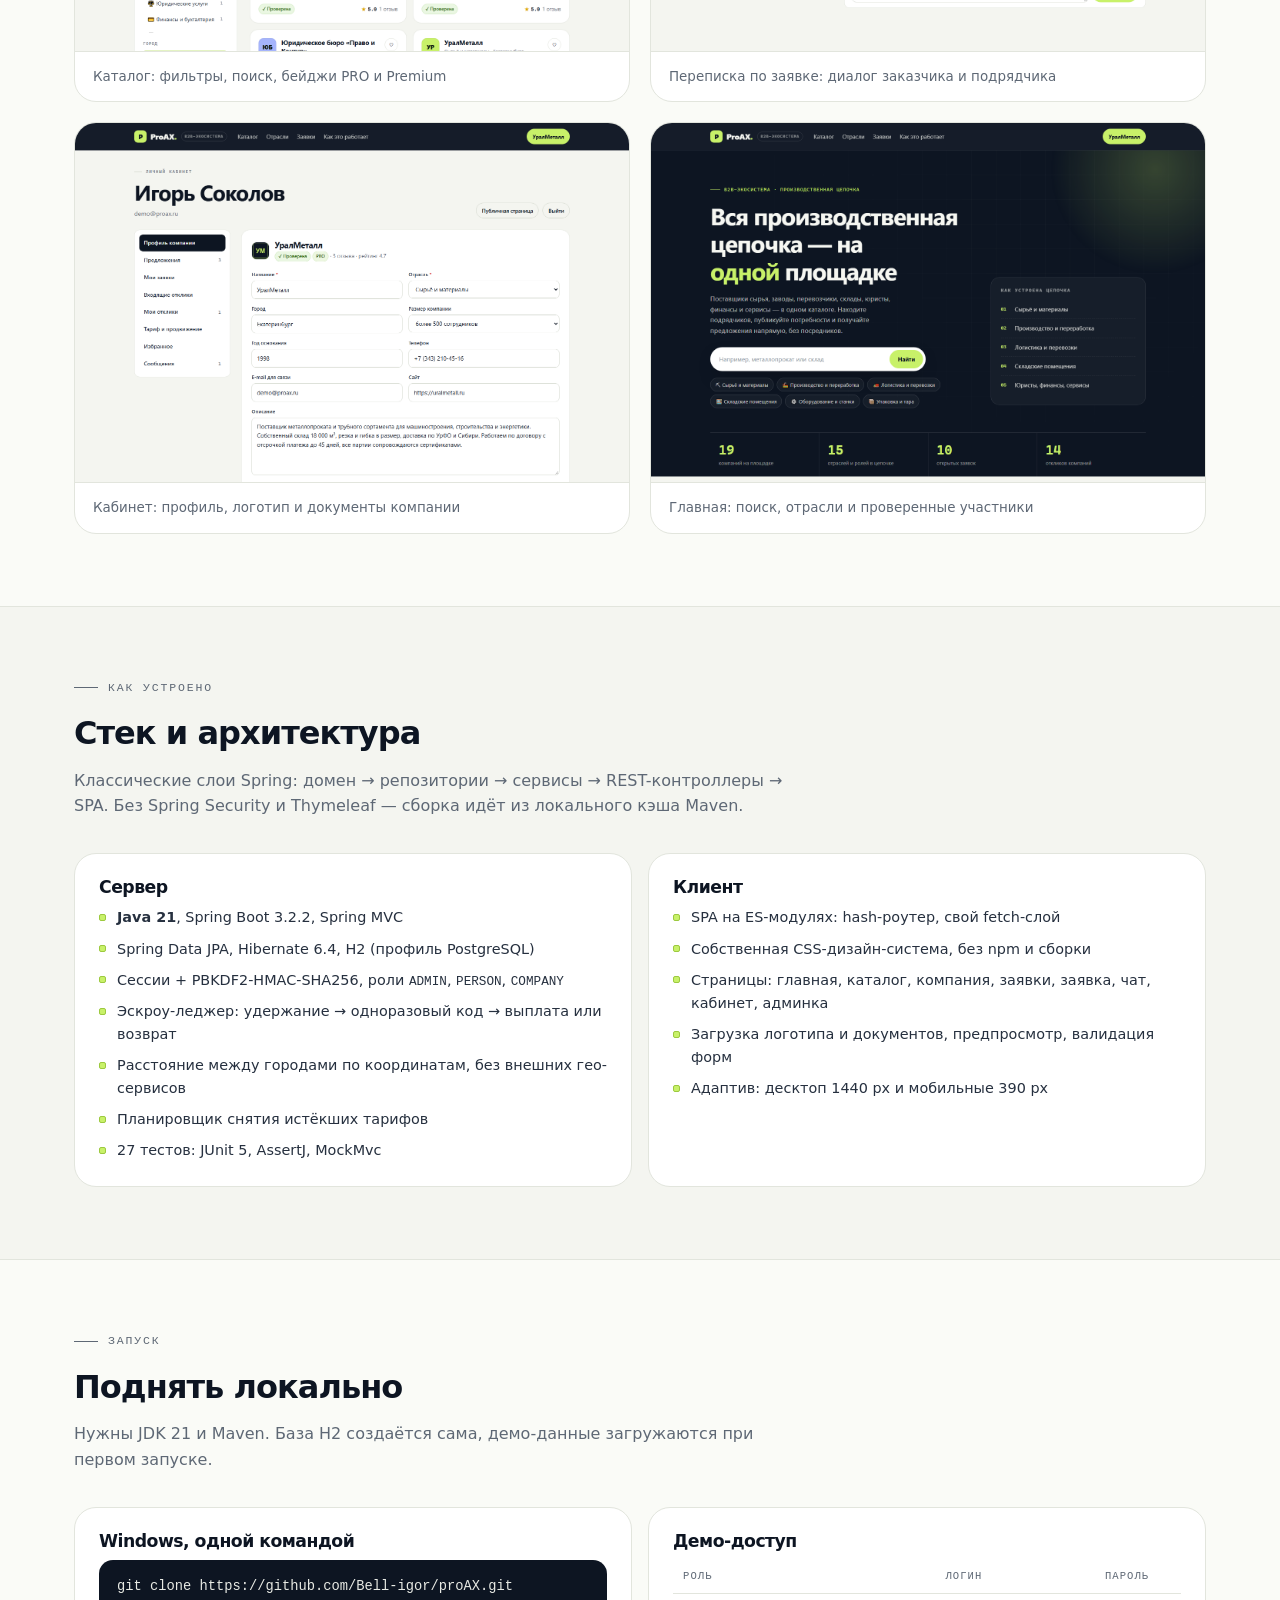
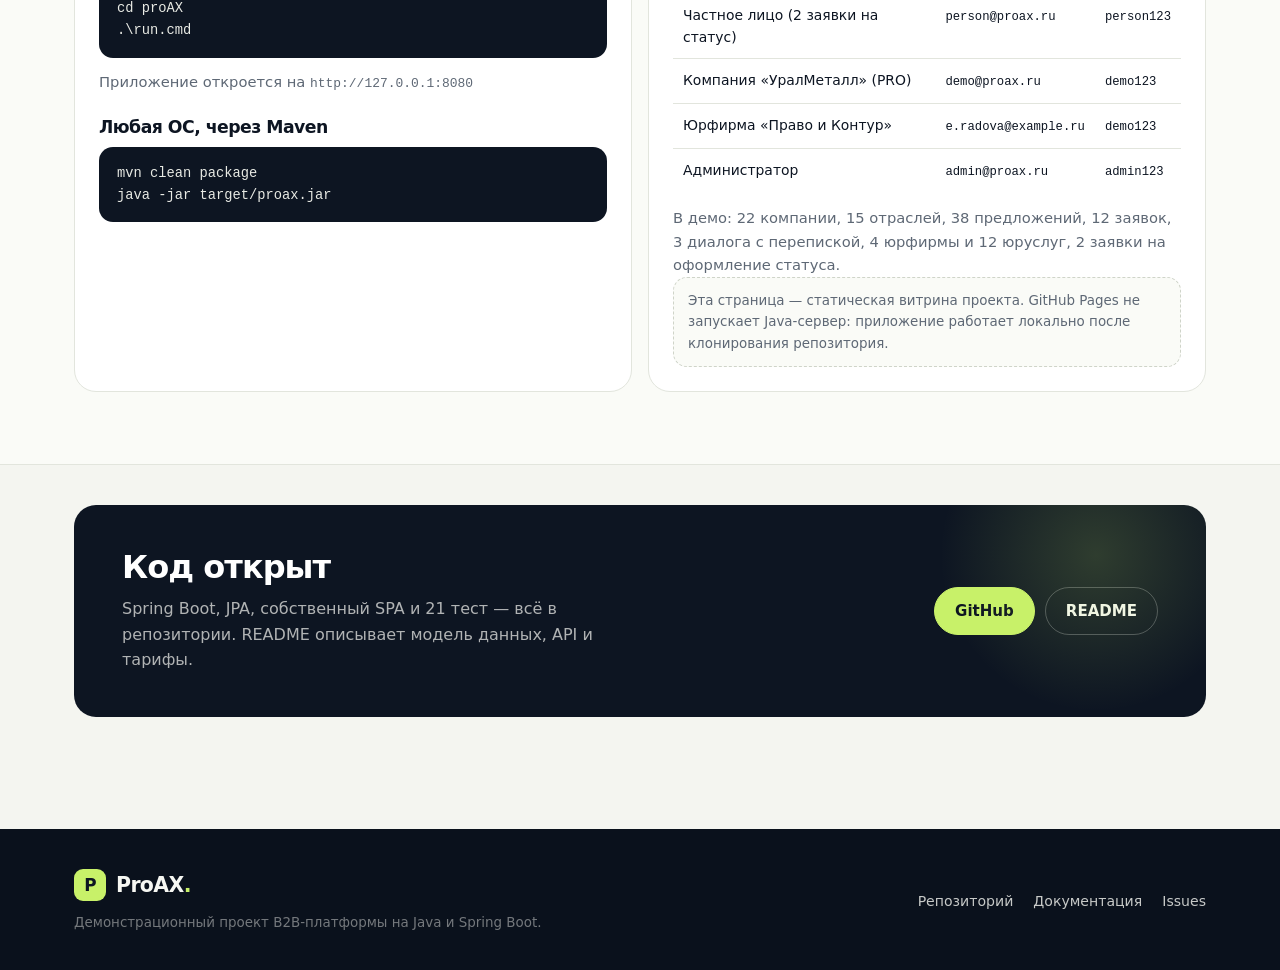
==== commit 34cd9d2b: "feat(legal): этап 1 — частное лицо, юруслуги, эскроу с кодом - регистрация частного лица без компани" ====
--- a/docs/index.html
+++ b/docs/index.html
@@ -18,6 +18,7 @@
         </a>
         <nav class="nav">
             <a href="#features">Возможности</a>
+            <a href="#legal">Юрстатус</a>
             <a href="#screens">Интерфейс</a>
             <a href="#stack">Стек</a>
             <a href="#run">Запуск</a>
@@ -102,6 +103,37 @@
         </div>
     </section>
 
+    <section class="section" id="legal">
+        <div class="container">
+            <div class="section-head">
+                <div class="eyebrow">Этап 1 · реализовано</div>
+                <h2>От частного лица к юридическому статусу</h2>
+                <p>Владелец актива приходит без компании: выбирает юрфирму рядом, подаёт заявку, согласует
+                    очную явку и платит через эскроу. Деньги уходят исполнителю только после того, как
+                    заказчик передаст одноразовый код.</p>
+            </div>
+            <div class="grid grid--2">
+                <div class="card">
+                    <h3>Как проходит сценарий</h3>
+                    <ol class="steps">
+                        <li>Регистрация как частное лицо — без юридического статуса.</li>
+                        <li>Каталог юруслуг: расстояние до фирмы, рейтинг, отзывы и платное продвижение.</li>
+                        <li>Заявка: будущая компания, город, отрасль, комплект документов.</li>
+                        <li>Юрфирма запрашивает документы и назначает очную явку.</li>
+                        <li>Оплата в эскроу — деньги удерживаются на площадке.</li>
+                        <li>Услуга оказана: заказчик получает код и передаёт его исполнителю.</li>
+                        <li>Код подтверждён — платёж выплачен, аккаунт становится юрлицом
+                            с готовой карточкой компании.</li>
+                    </ol>
+                </div>
+                <figure class="shot shot--tall">
+                    <img src="preview-applications.png" alt="Заявки на оформление статуса с эскроу-платежом" loading="lazy">
+                    <figcaption>Заявки: статусы, документы и защищённый платёж</figcaption>
+                </figure>
+            </div>
+        </div>
+    </section>
+
     <section class="section section--surface" id="screens">
         <div class="container">
             <div class="section-head">
@@ -145,9 +177,11 @@
                     <ul class="list">
                         <li><b>Java 21</b>, Spring Boot 3.2.2, Spring MVC</li>
                         <li>Spring Data JPA, Hibernate 6.4, H2 (профиль PostgreSQL)</li>
-                        <li>Сессии + PBKDF2-HMAC-SHA256, роли <code>ADMIN</code> и <code>COMPANY</code></li>
+                        <li>Сессии + PBKDF2-HMAC-SHA256, роли <code>ADMIN</code>, <code>PERSON</code>, <code>COMPANY</code></li>
+                        <li>Эскроу-леджер: удержание → одноразовый код → выплата или возврат</li>
+                        <li>Расстояние между городами по координатам, без внешних гео-сервисов</li>
                         <li>Планировщик снятия истёкших тарифов</li>
-                        <li>21 тест: JUnit 5, AssertJ, MockMvc</li>
+                        <li>27 тестов: JUnit 5, AssertJ, MockMvc</li>
                     </ul>
                 </div>
                 <div class="card">
@@ -189,12 +223,14 @@
                         <tr><th>Роль</th><th>Логин</th><th>Пароль</th></tr>
                         </thead>
                         <tbody>
+                        <tr><td>Частное лицо (2 заявки на статус)</td><td><code>person@proax.ru</code></td><td><code>person123</code></td></tr>
                         <tr><td>Компания «УралМеталл» (PRO)</td><td><code>demo@proax.ru</code></td><td><code>demo123</code></td></tr>
+                        <tr><td>Юрфирма «Право и Контур»</td><td><code>e.radova@example.ru</code></td><td><code>demo123</code></td></tr>
                         <tr><td>Администратор</td><td><code>admin@proax.ru</code></td><td><code>admin123</code></td></tr>
                         </tbody>
                     </table>
-                    <p class="muted">В демо: 19 компаний, 15 отраслей, 38 предложений, 12 заявок,
-                        3 диалога с перепиской, 2 компании на платных тарифах.</p>
+                    <p class="muted">В демо: 22 компании, 15 отраслей, 38 предложений, 12 заявок,
+                        3 диалога с перепиской, 4 юрфирмы и 12 юруслуг, 2 заявки на оформление статуса.</p>
                     <div class="note">
                         Эта страница — статическая витрина проекта. GitHub Pages не запускает Java-сервер:
                         приложение работает локально после клонирования репозитория.
--- a/docs/site.css
+++ b/docs/site.css
@@ -493,3 +493,45 @@
 @media (prefers-reduced-motion: reduce) {
     * { transition-duration: .001ms !important; animation-duration: .001ms !important; }
 }
+
+/* Нумерованный сценарий на странице проекта */
+.steps {
+    counter-reset: step;
+    display: flex;
+    flex-direction: column;
+    gap: 10px;
+    margin: 10px 0 0;
+    padding: 0;
+    list-style: none;
+}
+
+.steps li {
+    counter-increment: step;
+    position: relative;
+    padding-left: 34px;
+    font-size: .9rem;
+    color: var(--ink-2);
+    line-height: 1.5;
+}
+
+.steps li::before {
+    content: counter(step);
+    position: absolute;
+    left: 0;
+    top: 0;
+    width: 22px;
+    height: 22px;
+    border-radius: 7px;
+    background: var(--ink);
+    color: var(--lime);
+    font-family: var(--mono);
+    font-size: .72rem;
+    display: grid;
+    place-items: center;
+}
+
+.shot--tall img { height: 520px; }
+
+@media (max-width: 900px) {
+    .shot--tall img { height: 340px; }
+}
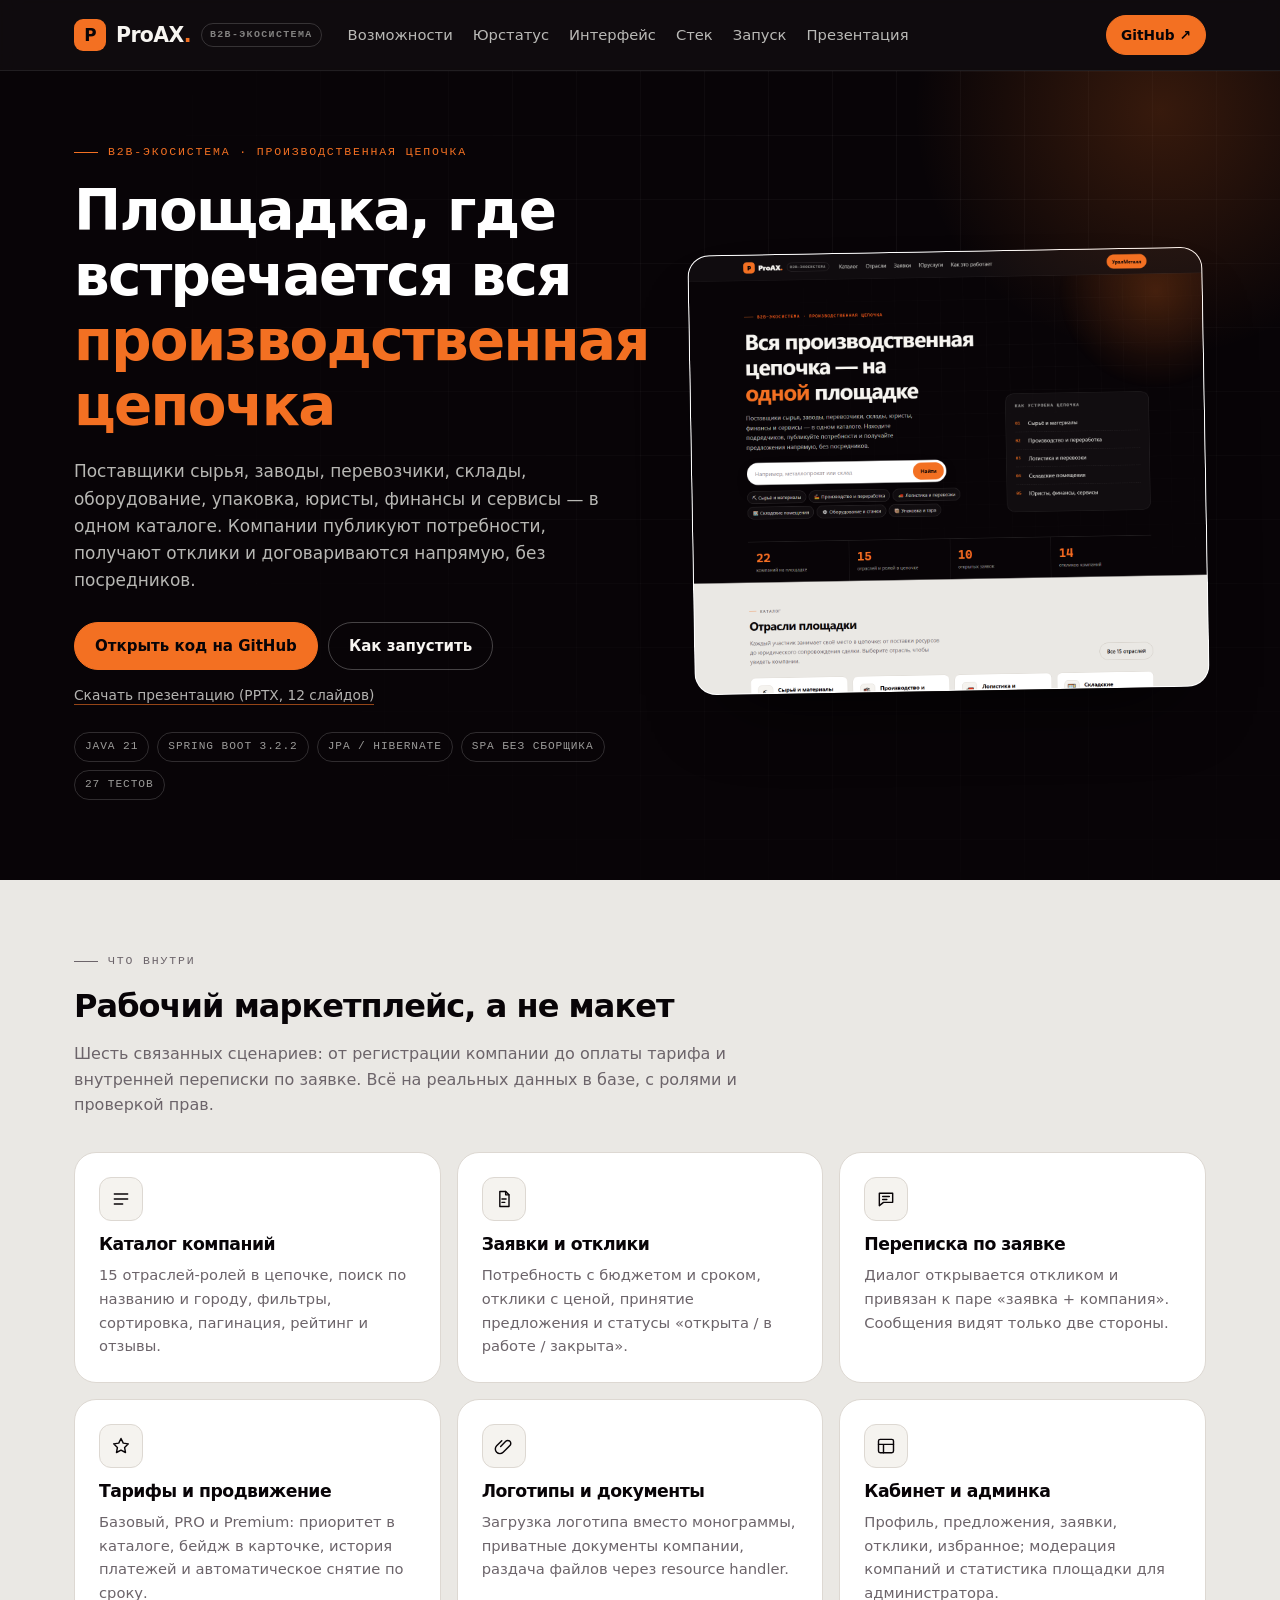
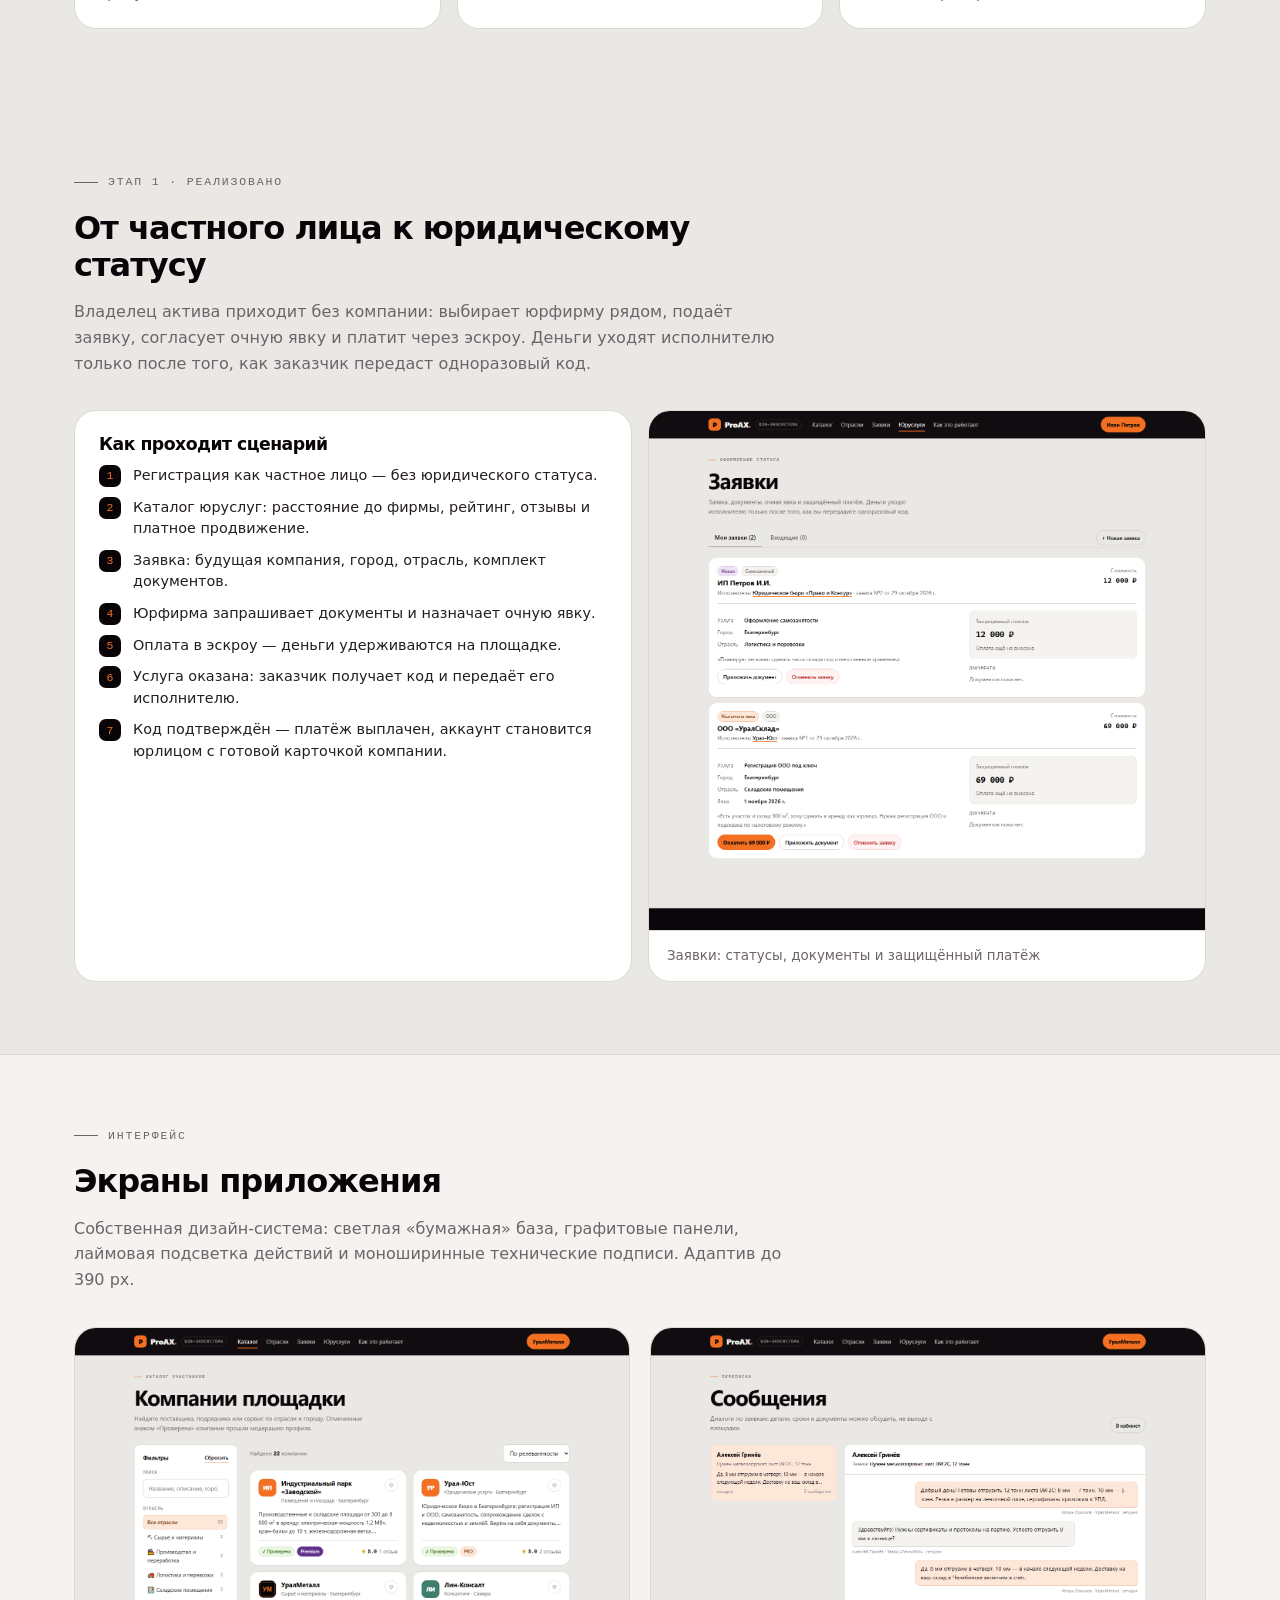
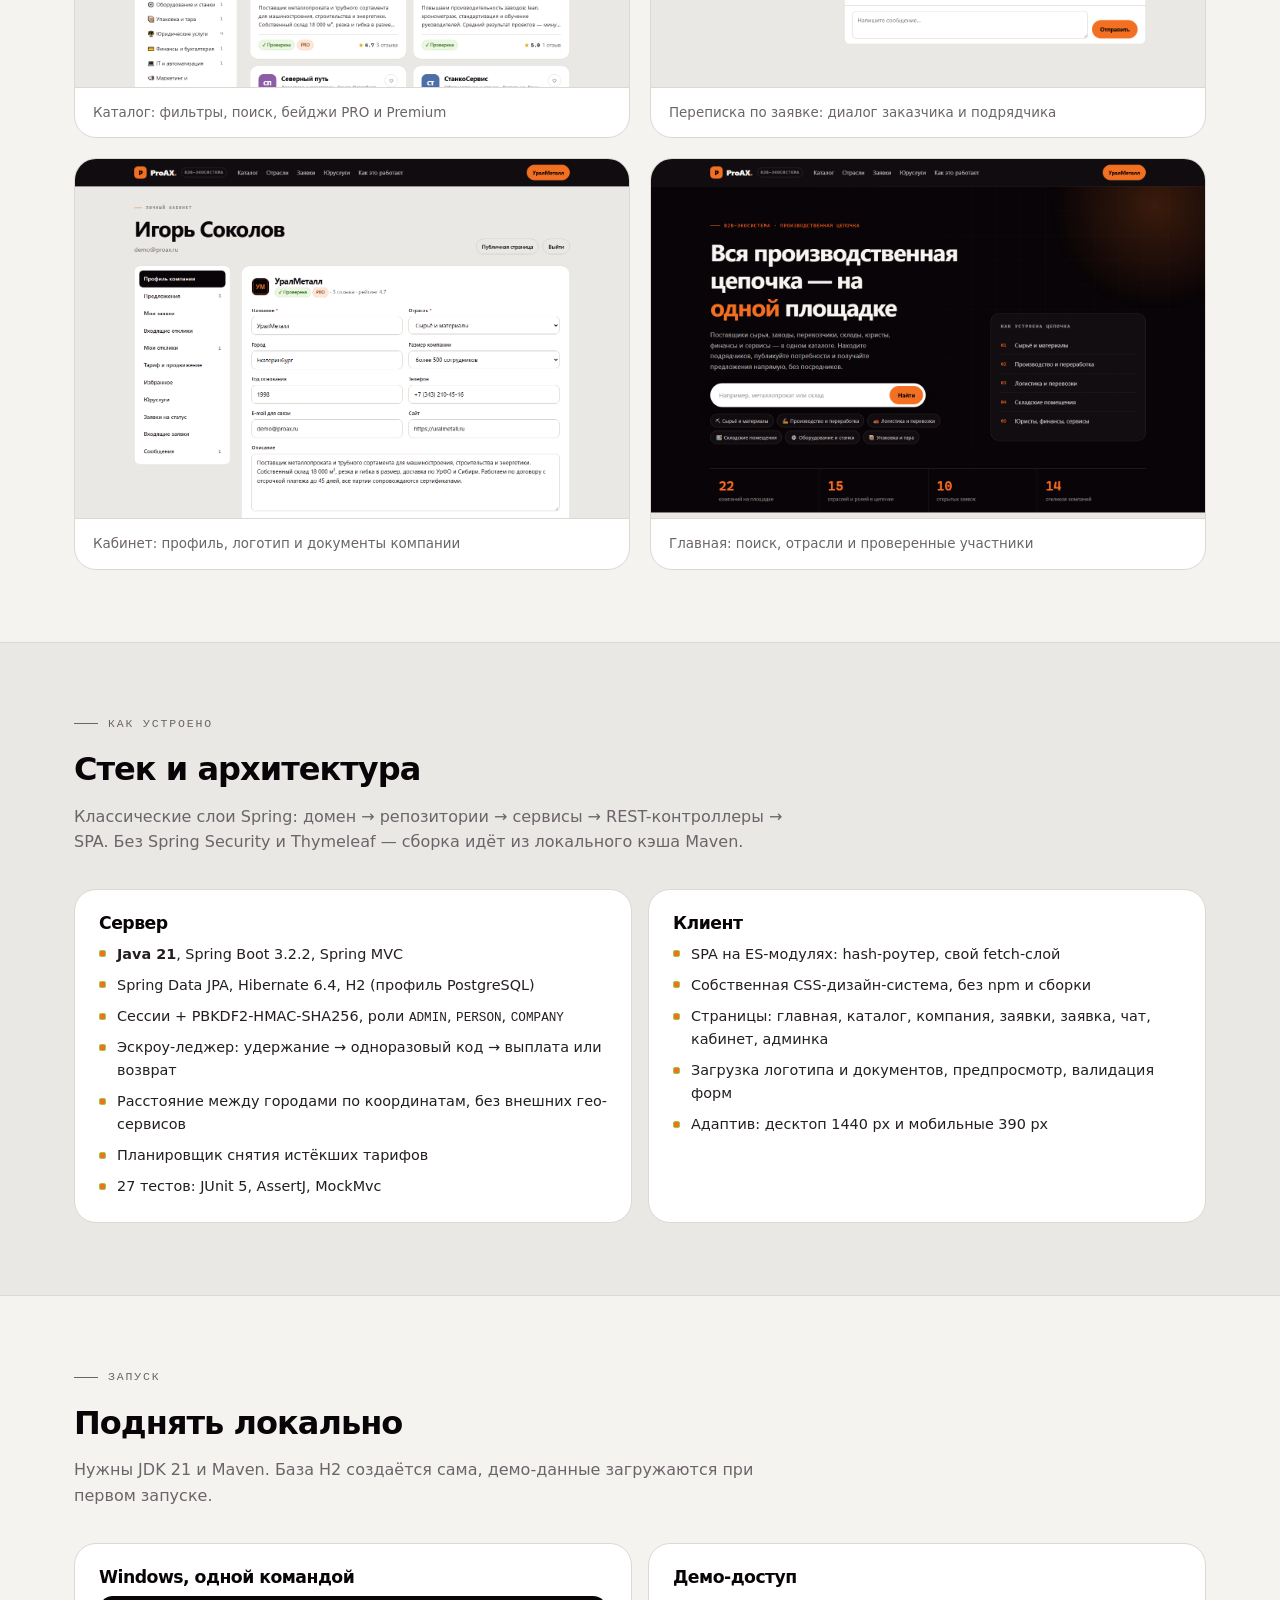
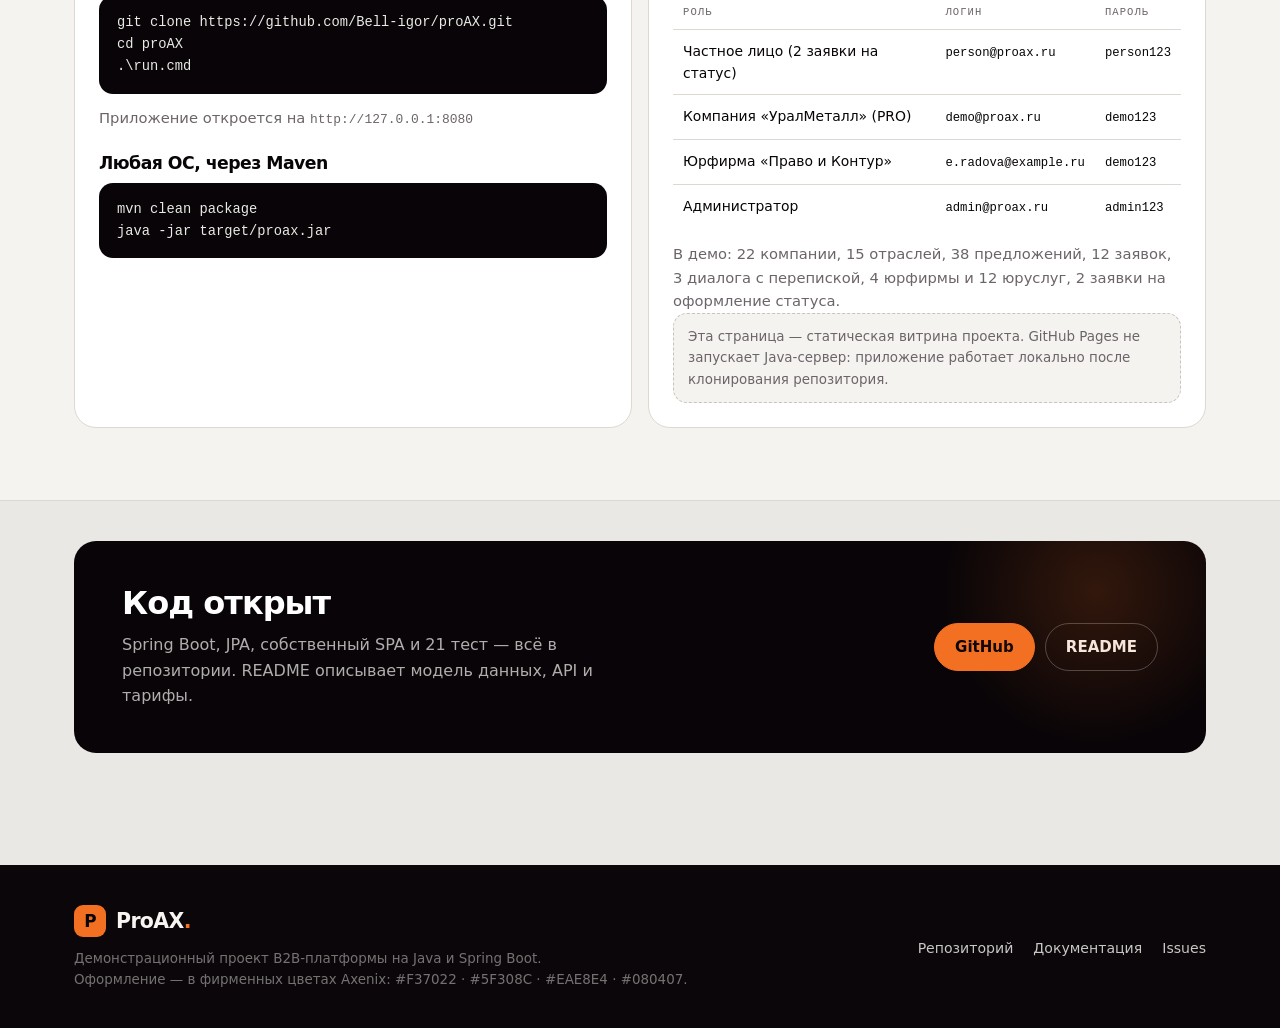
==== commit 3793559b: "brand: фирменная палитра Axenix для сайта и презентация проекта - палитра из CSS axenix.pro: #F37022" ====
--- a/docs/index.html
+++ b/docs/index.html
@@ -5,7 +5,7 @@
     <meta name="viewport" content="width=device-width, initial-scale=1">
     <title>ProAX — B2B-экосистема на Java и Spring</title>
     <meta name="description" content="ProAX — площадка, где встречается вся производственная цепочка: поставщики сырья, производство, логистика, склады, юристы, финансы и сервисы. Spring Boot, каталог, заявки, переписка, тарифы.">
-    <link rel="icon" href="data:image/svg+xml,<svg xmlns='http://www.w3.org/2000/svg' viewBox='0 0 32 32'><rect width='32' height='32' rx='8' fill='%230D1522'/><path d='M9 24V8h7a5 5 0 0 1 0 10h-3v6z' fill='%23C8F169'/></svg>">
+    <link rel="icon" href="data:image/svg+xml,<svg xmlns='http://www.w3.org/2000/svg' viewBox='0 0 32 32'><rect width='32' height='32' rx='8' fill='%23080407'/><path d='M9 24V8h7a5 5 0 0 1 0 10h-3v6z' fill='%23F37022'/></svg>">
     <link rel="stylesheet" href="site.css">
 </head>
 <body>
@@ -22,6 +22,7 @@
             <a href="#screens">Интерфейс</a>
             <a href="#stack">Стек</a>
             <a href="#run">Запуск</a>
+            <a href="ProAX-presentation.pptx">Презентация</a>
         </nav>
         <a class="btn btn--primary btn--sm" href="https://github.com/Bell-igor/proAX">GitHub ↗</a>
     </div>
@@ -40,12 +41,15 @@
                     <a class="btn btn--primary" href="https://github.com/Bell-igor/proAX">Открыть код на GitHub</a>
                     <a class="btn btn--ghost" href="#run">Как запустить</a>
                 </div>
+                <p class="hero__presentation">
+                    <a href="ProAX-presentation.pptx">Скачать презентацию (PPTX, 12 слайдов)</a>
+                </p>
                 <ul class="hero__meta">
                     <li>Java 21</li>
                     <li>Spring Boot 3.2.2</li>
                     <li>JPA / Hibernate</li>
                     <li>SPA без сборщика</li>
-                    <li>21 тест</li>
+                    <li>27 тестов</li>
                 </ul>
             </div>
             <figure class="hero__shot">
@@ -264,7 +268,7 @@
                 <span class="brand__mark">P</span>
                 <span class="brand__text">ProAX<span class="brand__dot">.</span></span>
             </div>
-            <p class="muted">Демонстрационный проект B2B-платформы на Java и Spring Boot.</p>
+            <p class="muted">Демонстрационный проект B2B-платформы на Java и Spring Boot.<br>Оформление — в фирменных цветах Axenix: #F37022 · #5F308C · #EAE8E4 · #080407.</p>
         </div>
         <div class="site-footer__links">
             <a href="https://github.com/Bell-igor/proAX">Репозиторий</a>
--- a/docs/site.css
+++ b/docs/site.css
@@ -1,20 +1,20 @@
 /* ProAX — страница проекта (GitHub Pages) */
 
 :root {
-    --paper: #F4F5F0;
+    --paper: #eae8e4;
     --surface: #FFFFFF;
-    --surface-2: #FAFBF7;
-    --ink: #0D1522;
-    --ink-2: #26303F;
-    --muted: #5E6875;
-    --line: #E2E5DD;
-    --line-strong: #CFD4C9;
-    --lime: #C8F169;
-    --lime-soft: #EDFAD1;
+    --surface-2: #f5f3ef;
+    --ink: #080407;
+    --ink-2: #241e22;
+    --muted: #6c646a;
+    --line: #ddd8d2;
+    --line-strong: #c9c3bb;
+    --accent: #f37022;
+    --accent-soft: #fde7d9;
     --radius: 14px;
     --radius-lg: 22px;
-    --shadow: 0 10px 30px -12px rgba(13, 21, 34, .18);
-    --shadow-lg: 0 30px 60px -30px rgba(13, 21, 34, .35);
+    --shadow: 0 10px 30px -12px rgba(8, 4, 7, .18);
+    --shadow-lg: 0 30px 60px -30px rgba(8, 4, 7, .35);
     --mono: ui-monospace, "Cascadia Mono", "SF Mono", Consolas, monospace;
     --sans: "Segoe UI", system-ui, -apple-system, "Helvetica Neue", Arial, sans-serif;
 }
@@ -64,7 +64,7 @@
     position: sticky;
     top: 0;
     z-index: 50;
-    background: rgba(13, 21, 34, .97);
+    background: rgba(8, 4, 7, .97);
     backdrop-filter: blur(10px);
     border-bottom: 1px solid rgba(255, 255, 255, .08);
 }
@@ -80,7 +80,7 @@
     display: inline-flex;
     align-items: center;
     gap: 10px;
-    color: #F6F7F2;
+    color: #f7f5f1;
     font-weight: 800;
     font-size: 1.28rem;
     letter-spacing: -.03em;
@@ -92,13 +92,13 @@
     width: 32px;
     height: 32px;
     border-radius: 9px;
-    background: var(--lime);
+    background: var(--accent);
     color: var(--ink);
     font-size: 1.05rem;
     font-weight: 900;
 }
 
-.brand__dot { color: var(--lime); }
+.brand__dot { color: var(--accent); }
 
 .brand__tag {
     font-family: var(--mono);
@@ -148,16 +148,16 @@
 .btn:hover { transform: translateY(-1px); box-shadow: var(--shadow); }
 
 .btn--primary {
-    background: var(--lime);
-    border-color: var(--lime);
-    color: #0B1220;
+    background: var(--accent);
+    border-color: var(--accent);
+    color: #080407;
     font-weight: 700;
 }
 
 .btn--ghost {
     background: transparent;
     border-color: rgba(255, 255, 255, .25);
-    color: #F6F7F2;
+    color: #f7f5f1;
 }
 
 .btn--sm { padding: 8px 14px; font-size: .86rem; }
@@ -166,7 +166,7 @@
 
 .hero {
     background: var(--ink);
-    color: #F6F7F2;
+    color: #f7f5f1;
     position: relative;
     overflow: hidden;
     padding: 72px 0 80px;
@@ -192,7 +192,7 @@
     right: -160px;
     top: -240px;
     border-radius: 50%;
-    background: radial-gradient(circle, rgba(200, 241, 105, .2), transparent 62%);
+    background: radial-gradient(circle, rgba(243, 112, 34, .2), transparent 62%);
     pointer-events: none;
 }
 
@@ -205,7 +205,7 @@
 }
 
 .hero h1 { color: #fff; margin-bottom: 20px; }
-.hero h1 em { font-style: normal; color: var(--lime); }
+.hero h1 em { font-style: normal; color: var(--accent); }
 
 .eyebrow {
     display: flex;
@@ -215,7 +215,7 @@
     font-size: .72rem;
     text-transform: uppercase;
     letter-spacing: .16em;
-    color: var(--lime);
+    color: var(--accent);
     margin-bottom: 18px;
 }
 
@@ -325,7 +325,7 @@
     width: 7px;
     height: 7px;
     border-radius: 2px;
-    background: var(--lime);
+    background: var(--accent);
     border: 1px solid #9CC93F;
 }
 
@@ -417,7 +417,7 @@
 
 .cta {
     background: var(--ink);
-    color: #F6F7F2;
+    color: #f7f5f1;
     border-radius: var(--radius-lg);
     padding: 44px 48px;
     display: grid;
@@ -436,18 +436,18 @@
     width: 340px;
     height: 340px;
     border-radius: 50%;
-    background: radial-gradient(circle, rgba(200, 241, 105, .18), transparent 65%);
+    background: radial-gradient(circle, rgba(243, 112, 34, .18), transparent 65%);
 }
 
 .cta h2 { color: #fff; margin-bottom: 10px; position: relative; }
 .cta p { color: rgba(246, 247, 242, .7); margin: 0; max-width: 52ch; position: relative; }
 .cta__actions { display: flex; gap: 10px; flex-wrap: wrap; position: relative; }
-.cta .btn--ghost { color: #F6F7F2; }
+.cta .btn--ghost { color: #f7f5f1; }
 
 /* ----------------------------------------------------------------- подвал */
 
 .site-footer {
-    background: #0A111C;
+    background: #0a0609;
     color: rgba(246, 247, 242, .78);
     padding: 40px 0;
     margin-top: 40px;
@@ -461,14 +461,14 @@
     align-items: center;
 }
 
-.brand--footer { color: #F6F7F2; }
-.brand--footer .brand__mark { background: var(--lime); color: var(--ink); }
+.brand--footer { color: #f7f5f1; }
+.brand--footer .brand__mark { background: var(--accent); color: var(--ink); }
 .site-footer p { margin: 10px 0 0; font-size: .84rem; }
 .site-footer .muted { color: rgba(246, 247, 242, .45); }
 
 .site-footer__links { display: flex; gap: 20px; flex-wrap: wrap; font-size: .88rem; }
 .site-footer__links a { color: rgba(246, 247, 242, .8); }
-.site-footer__links a:hover { color: var(--lime); }
+.site-footer__links a:hover { color: var(--accent); }
 
 /* ---------------------------------------------------------------- адаптив */
 
@@ -523,7 +523,7 @@
     height: 22px;
     border-radius: 7px;
     background: var(--ink);
-    color: var(--lime);
+    color: var(--accent);
     font-family: var(--mono);
     font-size: .72rem;
     display: grid;
@@ -535,3 +535,11 @@
 @media (max-width: 900px) {
     .shot--tall img { height: 340px; }
 }
+
+.hero__presentation { margin: 14px 0 0; font-size: .86rem; }
+.hero__presentation a {
+    color: rgba(246, 247, 242, .72);
+    border-bottom: 1px solid rgba(243, 112, 34, .6);
+    padding-bottom: 1px;
+}
+.hero__presentation a:hover { color: var(--accent); }
